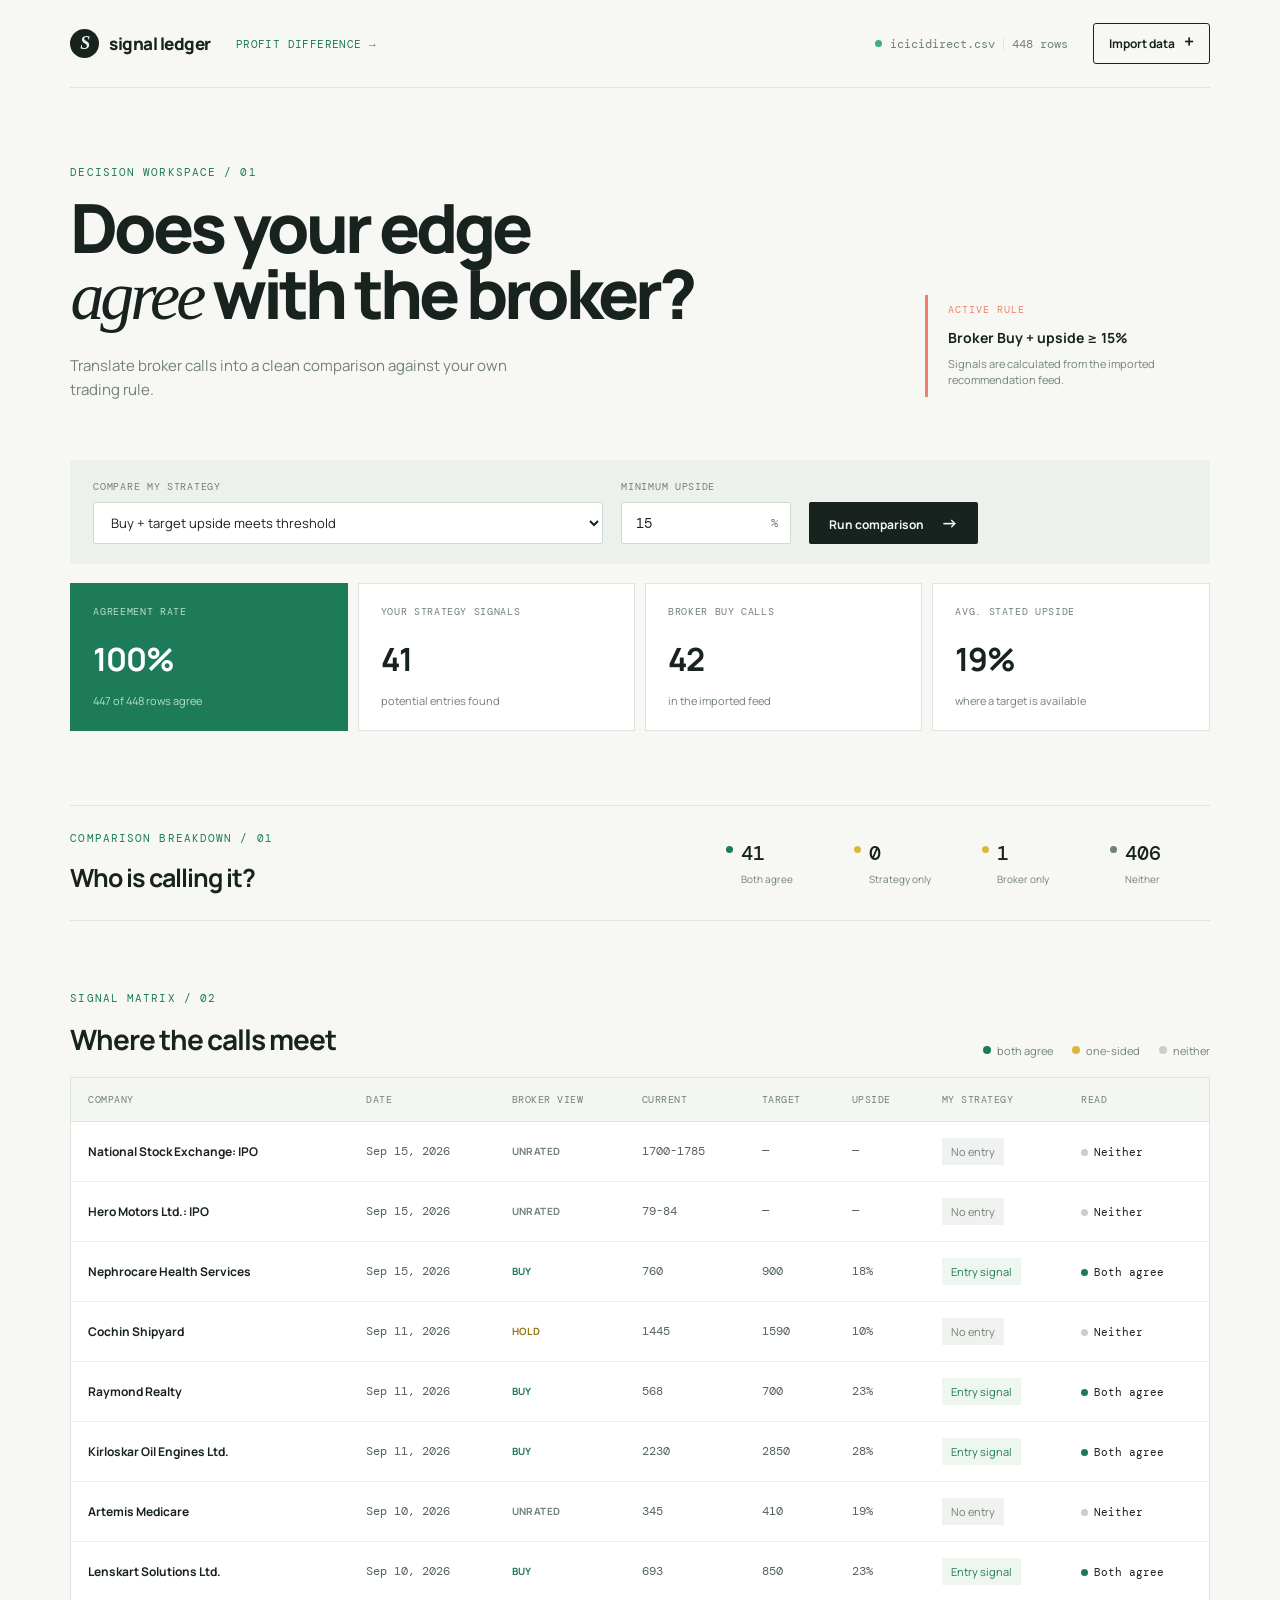
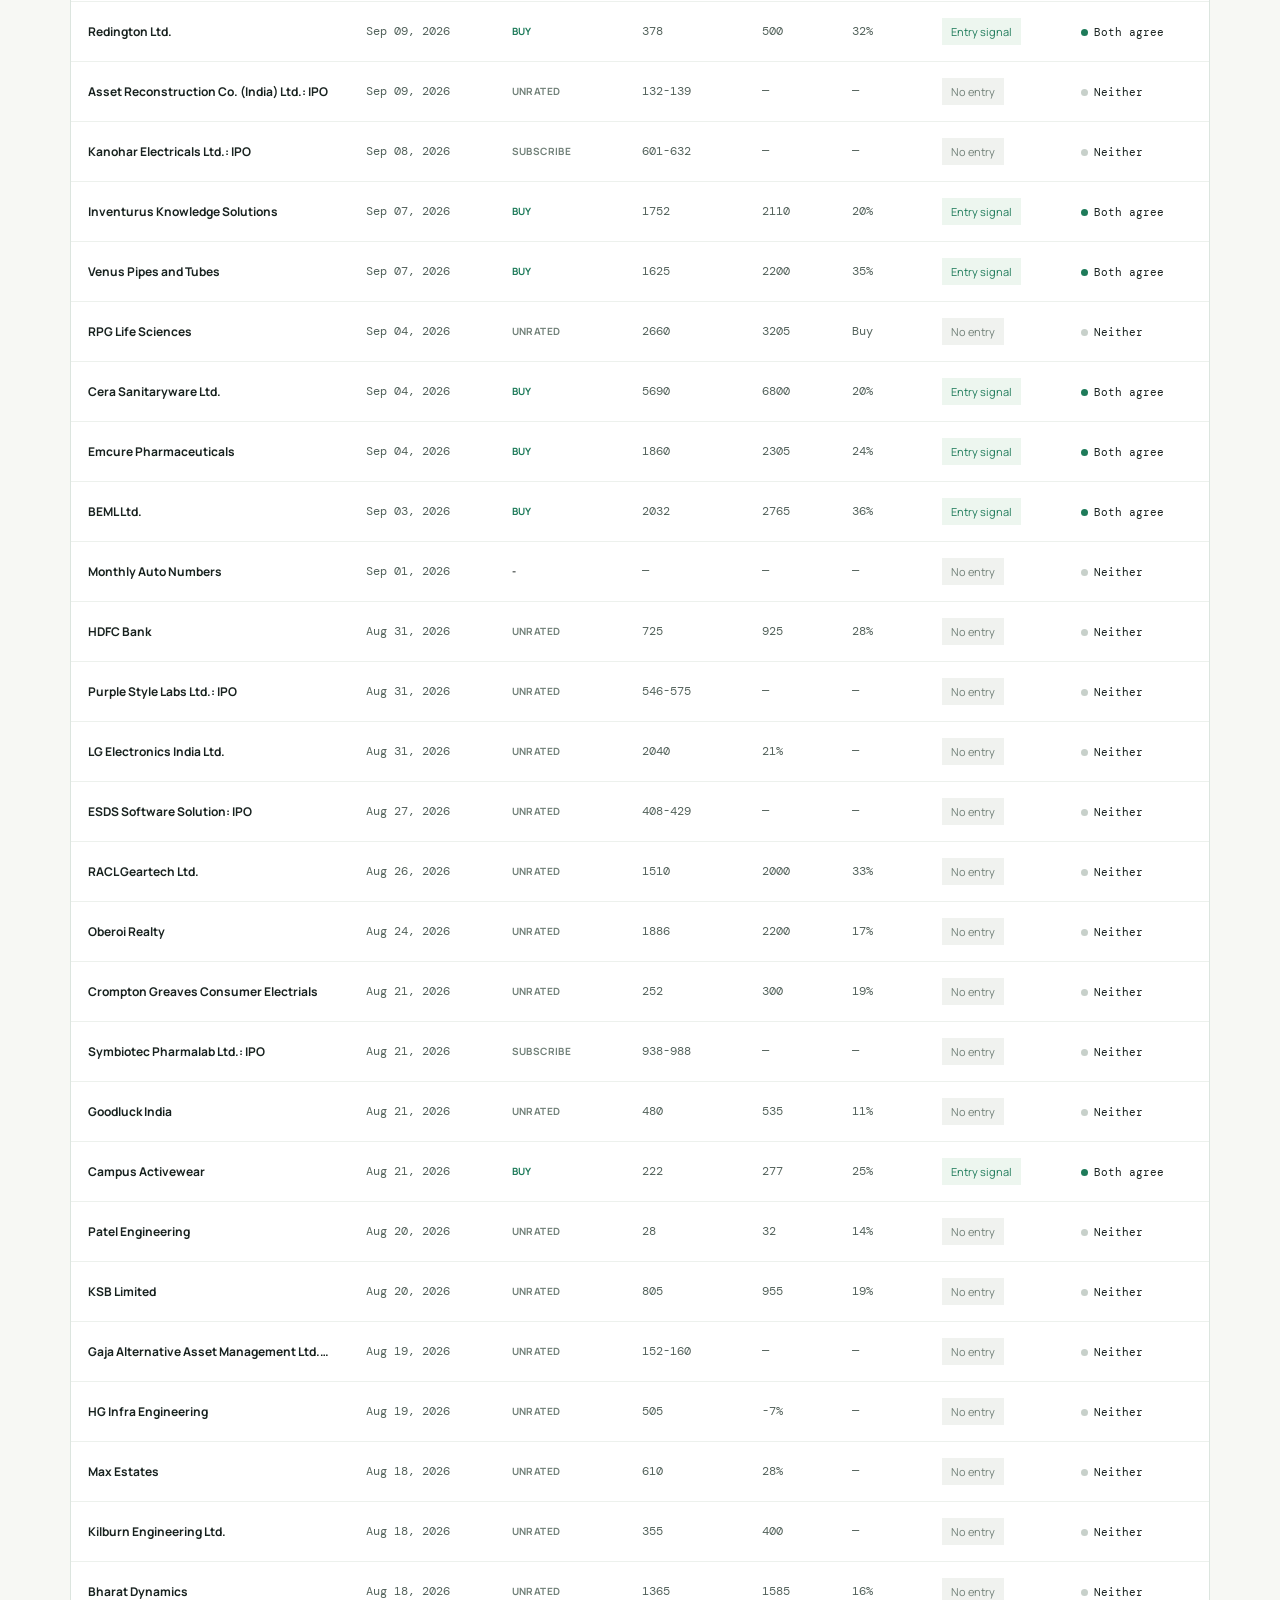
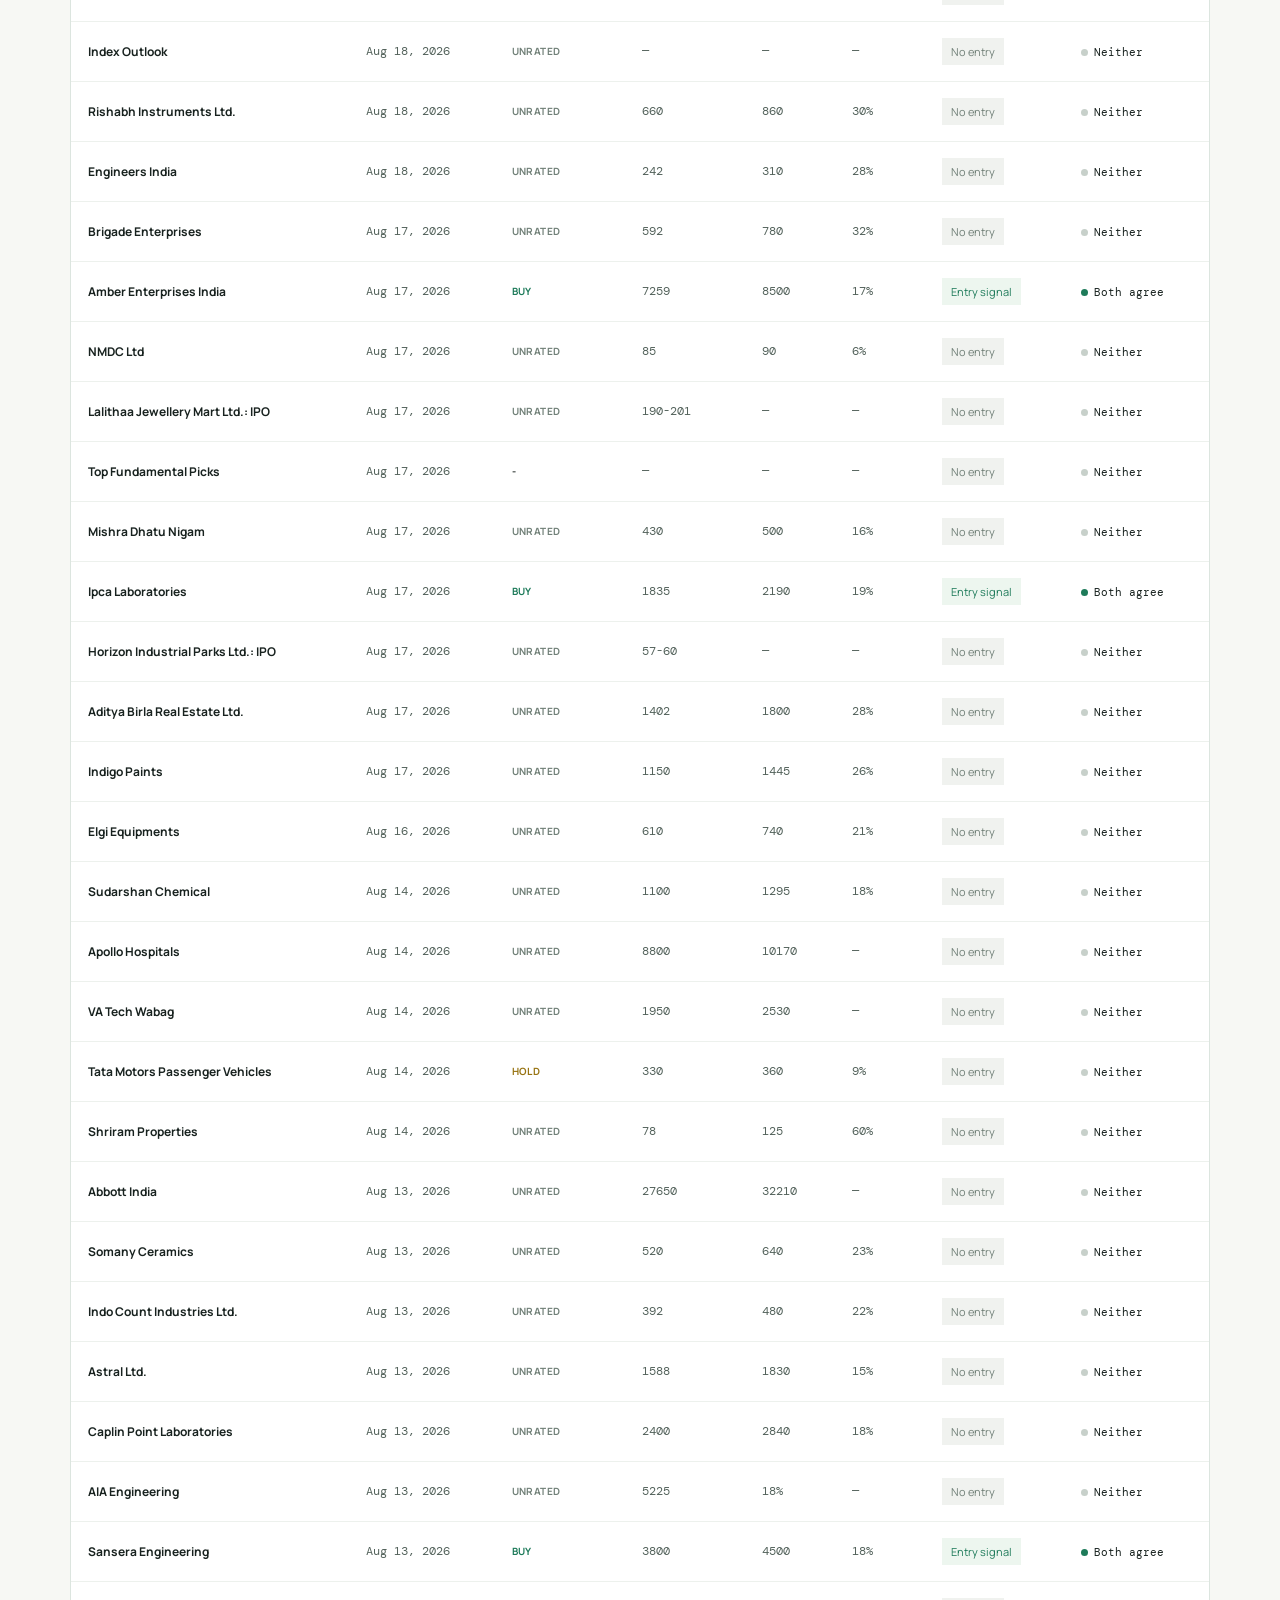
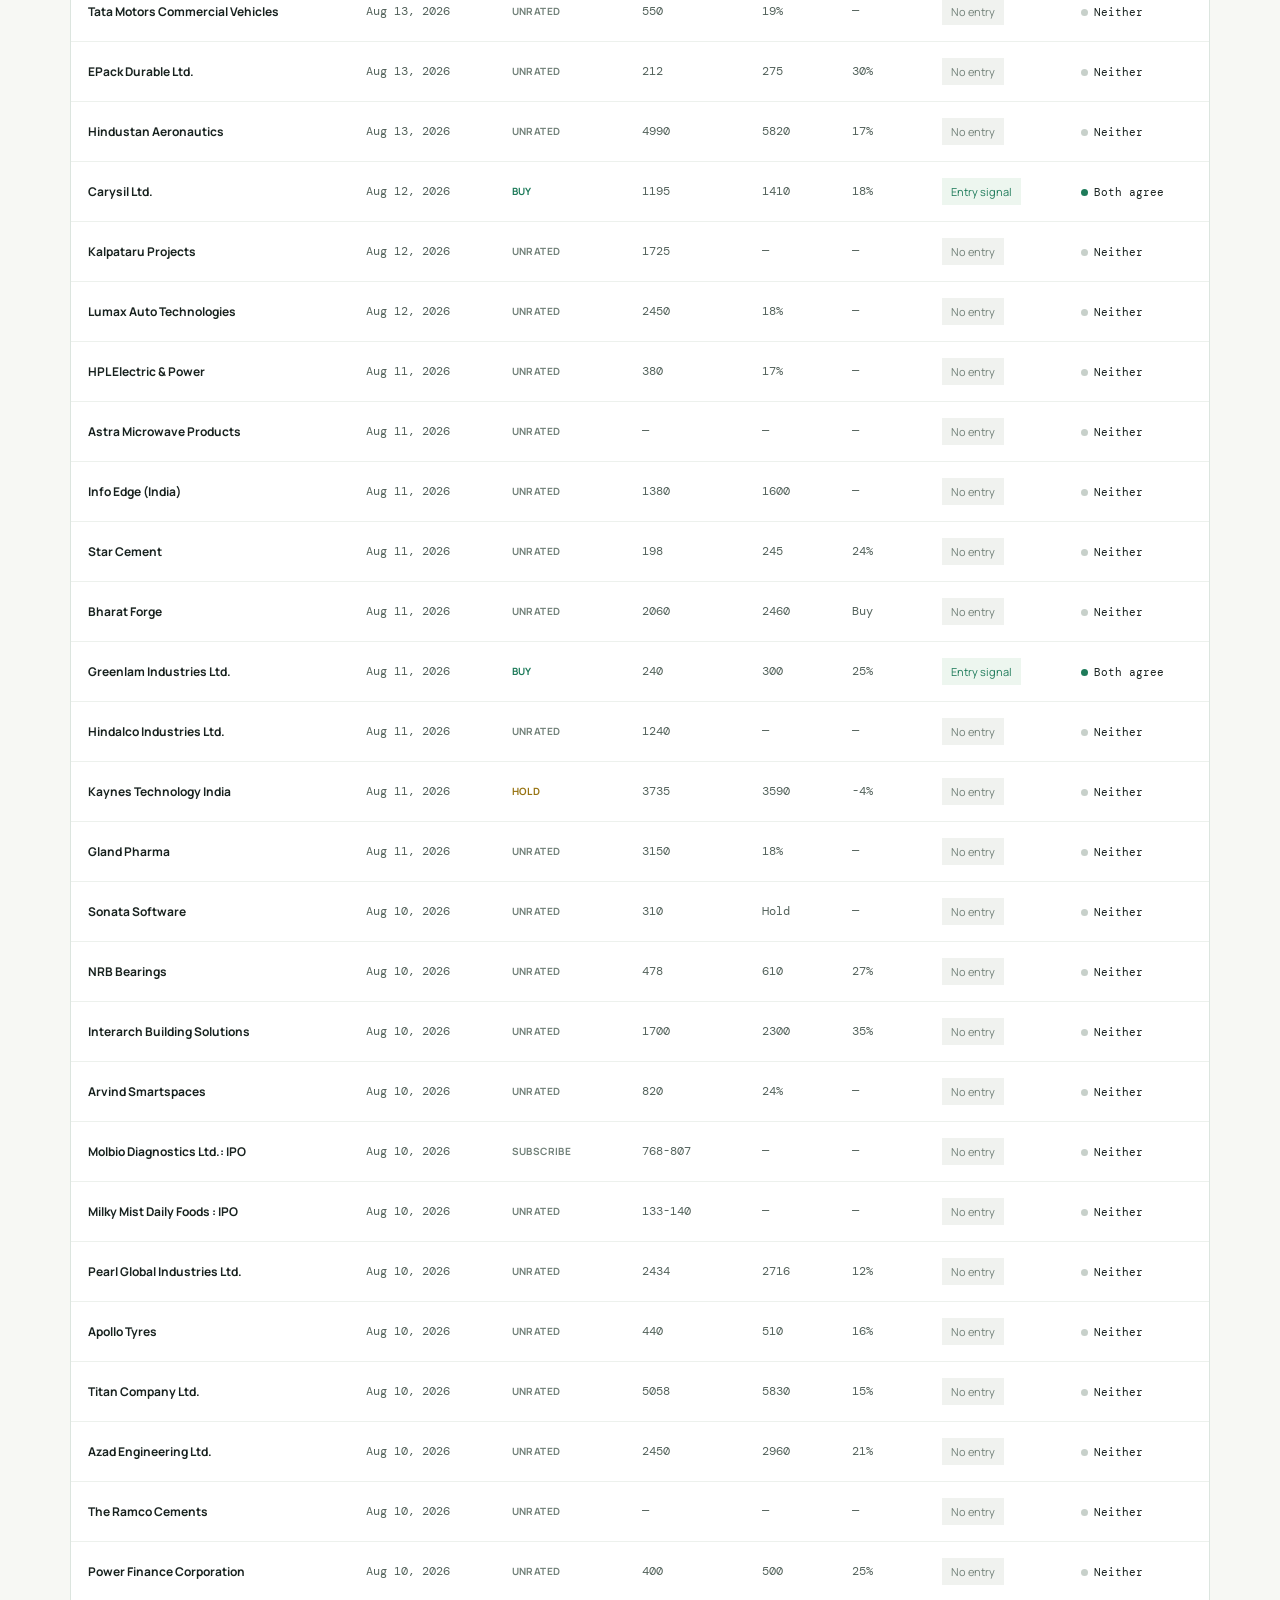
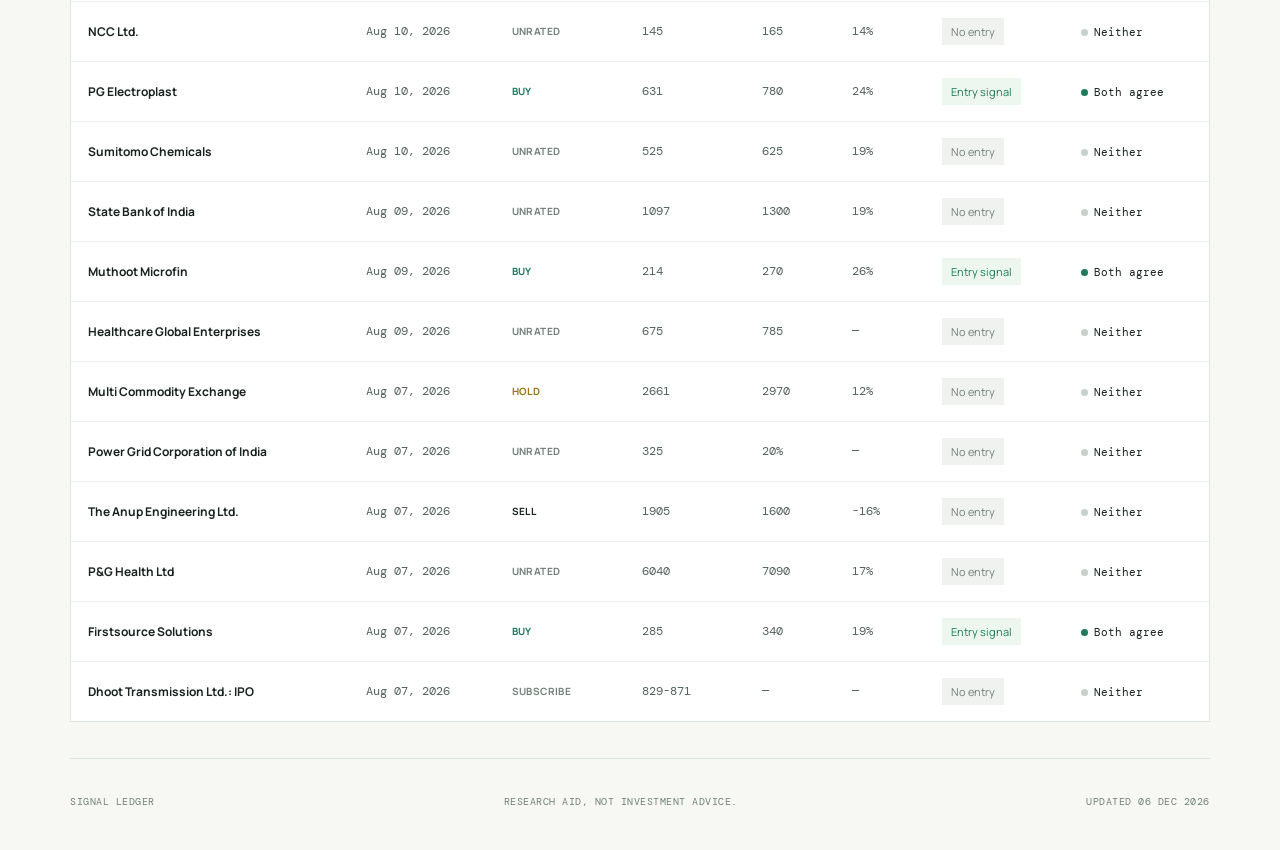
==== index.html @ f3d8e687 "Build trading comparison dashboard" ====
<!doctype html>
<html lang="en">
<head>
  <meta charset="utf-8">
  <meta name="viewport" content="width=device-width, initial-scale=1">
  <title>Signal Ledger | Broker vs Strategy</title>
  <link rel="preconnect" href="https://fonts.googleapis.com">
  <link rel="preconnect" href="https://fonts.gstatic.com" crossorigin>
  <link href="https://fonts.googleapis.com/css2?family=DM+Mono:wght@400;500&family=Manrope:wght@400;500;600;700;800&display=swap" rel="stylesheet">
  <script src="https://cdn.sheetjs.com/xlsx-0.20.3/package/dist/xlsx.full.min.js"></script>
  <link rel="stylesheet" href="styles.css">
  <style>
    .comparison-strip{display:flex;justify-content:space-between;align-items:center;border-top:1px solid var(--line);border-bottom:1px solid var(--line);padding:25px 0;margin-bottom:70px;gap:28px}.comparison-strip h2{font-size:25px;letter-spacing:-1px;margin:0}.breakdown-grid{display:grid;grid-template-columns:repeat(4,minmax(100px,1fr));gap:28px}.breakdown-grid>div{min-width:100px;position:relative;padding-left:15px}.breakdown-dot{position:absolute;left:0;top:6px;width:7px;height:7px;border-radius:50%;background:var(--muted)}.breakdown-dot.both{background:var(--green)}.breakdown-dot.strategy-only,.breakdown-dot.broker-only{background:#dbb73c}.breakdown-grid strong{display:block;font:500 20px "DM Mono",monospace}.breakdown-grid small{display:block;color:var(--muted);font-size:10px;margin-top:6px;white-space:nowrap}.read i{display:inline-block;width:7px;height:7px;border-radius:50%;background:var(--green);margin-right:6px}.read i.review{background:#dbb73c}.read i.none{background:#c7d0ca}.diff-link{color:var(--green);font:11px "DM Mono",monospace;text-decoration:none;text-transform:uppercase;letter-spacing:.4px;white-space:nowrap}@media(max-width:700px){.comparison-strip{display:block;margin-bottom:55px}.breakdown-grid{grid-template-columns:repeat(2,1fr);gap:22px;margin-top:24px}.diff-link{display:none}}
  </style>
</head>
<body>
  <div class="shell">
    <header class="topbar">
      <a class="brand" href="#"><span class="brand-mark">S</span><span>signal ledger</span></a>
      <a class="diff-link" href="difference.html">Profit difference →</a>
      <div class="source-status"><span class="status-dot"></span><span id="sourceName">icicidirect.csv</span><span class="divider"></span><span id="rowCount">0 rows</span></div>
      <label class="upload-button" for="fileInput">Import data <span>+</span></label>
      <input id="fileInput" type="file" accept=".csv,.xlsx,.xls" hidden>
    </header>

    <main>
      <section class="intro">
        <div>
          <p class="eyebrow">Decision workspace / 01</p>
          <h1>Does your edge<br><em>agree</em> with the broker?</h1>
          <p class="lede">Translate broker calls into a clean comparison against your own trading rule.</p>
        </div>
        <div class="rule-card">
          <span class="rule-label">Active rule</span>
          <strong id="ruleSummary">Broker Buy + upside &ge; 15%</strong>
          <span class="rule-note">Signals are calculated from the imported recommendation feed.</span>
        </div>
      </section>

      <section class="controls" aria-label="Strategy controls">
        <div class="control-block strategy-control">
          <label for="strategySelect">Compare my strategy</label>
          <select id="strategySelect">
            <option value="aligned">Buy + target upside meets threshold</option>
            <option value="upside">Target upside only meets threshold</option>
            <option value="buy">Broker recommendation is Buy</option>
            <option value="dma" disabled>Price above 10-DMA (requires OHLC data)</option>
          </select>
        </div>
        <div class="control-block threshold-control">
          <label for="threshold">Minimum upside</label>
          <div class="number-input"><input id="threshold" type="number" min="0" max="100" value="15"><span>%</span></div>
        </div>
        <button id="runButton" class="run-button">Run comparison <span>→</span></button>
      </section>

      <section class="metrics" aria-label="Summary metrics">
        <article class="metric-card accent"><span class="metric-label">Agreement rate</span><strong id="agreementMetric">—</strong><span class="metric-foot" id="agreementFoot">Run a comparison to calculate</span></article>
        <article class="metric-card"><span class="metric-label">Your strategy signals</span><strong id="strategyMetric">—</strong><span class="metric-foot">potential entries found</span></article>
        <article class="metric-card"><span class="metric-label">Broker buy calls</span><strong id="brokerMetric">—</strong><span class="metric-foot">in the imported feed</span></article>
        <article class="metric-card"><span class="metric-label">Avg. stated upside</span><strong id="upsideMetric">—</strong><span class="metric-foot">where a target is available</span></article>
      </section>

      <section class="comparison-strip" aria-label="Strategy and broker comparison">
        <div><p class="eyebrow">Comparison breakdown / 01</p><h2>Who is calling it?</h2></div>
        <div class="breakdown-grid">
          <div><span class="breakdown-dot both"></span><strong id="bothMetric">—</strong><small>Both agree</small></div>
          <div><span class="breakdown-dot strategy-only"></span><strong id="strategyOnlyMetric">—</strong><small>Strategy only</small></div>
          <div><span class="breakdown-dot broker-only"></span><strong id="brokerOnlyMetric">—</strong><small>Broker only</small></div>
          <div><span class="breakdown-dot neither"></span><strong id="neitherMetric">—</strong><small>Neither</small></div>
        </div>
      </section>

      <section class="results-section">
        <div class="section-heading"><div><p class="eyebrow">Signal matrix / 02</p><h2>Where the calls meet</h2></div><div class="legend"><span class="legend-item"><i class="match"></i> both agree</span><span class="legend-item"><i class="watch"></i> one-sided</span><span class="legend-item"><i class="neutral"></i> neither</span></div></div>
        <div class="table-wrap"><table><thead><tr><th>Company</th><th>Date</th><th>Broker view</th><th>Current</th><th>Target</th><th>Upside</th><th>My strategy</th><th>Read</th></tr></thead><tbody id="resultsBody"></tbody></table><div id="emptyState" class="empty-state">Loading recommendation feed...</div></div>
      </section>
    </main>
    <footer><span>Signal ledger</span><span>Research aid, not investment advice.</span><span id="updatedAt">—</span></footer>
  </div>
  <script src="app.js"></script>
</body>
</html>
---- styles.css ----
:root{--ink:#18221f;--muted:#718078;--line:#dce5df;--paper:#f7f8f4;--panel:#fff;--green:#1e7b5a;--mint:#dff2e7;--yellow:#f5edc9;--yellow-ink:#987413;--coral:#ef806d;--serif:Georgia,"Times New Roman",serif}*{box-sizing:border-box}body{margin:0;background:var(--paper);color:var(--ink);font-family:Manrope,sans-serif}.shell{max-width:1440px;margin:auto;padding:0 5.5vw}.topbar{height:88px;display:flex;align-items:center;border-bottom:1px solid var(--line);gap:25px}.brand{display:flex;align-items:center;gap:10px;color:var(--ink);font-weight:800;letter-spacing:-.5px;text-decoration:none;font-size:17px}.brand-mark{display:grid;place-items:center;background:var(--ink);color:#e2f2e5;width:29px;height:29px;border-radius:50%;font-family:Georgia,serif;font-size:18px;font-style:italic}.source-status{margin-left:auto;color:var(--muted);font:12px "DM Mono",monospace;display:flex;align-items:center;gap:8px}.status-dot{background:#43ad78;width:7px;height:7px;border-radius:50%}.divider{height:14px;width:1px;background:var(--line)}.upload-button{border:1px solid var(--ink);padding:11px 15px;border-radius:3px;font-size:12px;font-weight:700;cursor:pointer}.upload-button span{font-size:18px;line-height:0;margin-left:7px}.intro{display:flex;justify-content:space-between;align-items:flex-end;padding:77px 0 58px;gap:30px}.eyebrow{font:11px "DM Mono",monospace;letter-spacing:1.1px;text-transform:uppercase;color:var(--green);margin:0 0 15px}.intro h1{font-size:clamp(42px,5.3vw,77px);letter-spacing:-4px;line-height:.98;margin:0;font-weight:800}.intro h1 em{font-family:var(--serif);font-weight:400;letter-spacing:-4px}.lede{font-size:15px;color:var(--muted);margin:23px 0 0;max-width:440px;line-height:1.6}.rule-card{width:285px;border-left:3px solid var(--coral);padding:8px 0 8px 20px;margin-bottom:5px}.rule-label{font:10px "DM Mono",monospace;color:var(--coral);text-transform:uppercase;letter-spacing:1px;display:block;margin-bottom:12px}.rule-card strong{font-size:14px;display:block;line-height:1.4}.rule-note{display:block;color:var(--muted);font-size:11px;line-height:1.5;margin-top:8px}.controls{display:flex;align-items:end;gap:18px;background:#edf1ec;padding:20px 23px;margin-bottom:19px}.control-block label{display:block;font:10px "DM Mono",monospace;text-transform:uppercase;letter-spacing:.7px;color:var(--muted);margin-bottom:9px}.strategy-control{flex:1;max-width:510px}.controls select,.number-input{height:42px;background:var(--panel);border:1px solid #cedbd2;border-radius:2px;color:var(--ink);font:13px Manrope,sans-serif}.controls select{padding:0 13px;width:100%}.threshold-control{width:170px}.number-input{display:flex;align-items:center;padding:0 12px}.number-input input{border:0;outline:0;width:100%;font:14px "DM Mono",monospace;background:none;color:var(--ink)}.number-input span{font:12px "DM Mono",monospace;color:var(--muted)}.run-button{height:42px;border:0;background:var(--ink);color:#f2f8ef;padding:0 20px;font:700 12px Manrope,sans-serif;cursor:pointer;border-radius:2px}.run-button span{font-size:17px;margin-left:15px}.metrics{display:grid;grid-template-columns:repeat(4,1fr);gap:10px;margin-bottom:74px}.metric-card{background:var(--panel);border:1px solid var(--line);padding:21px 22px 20px;min-height:133px}.metric-card.accent{background:var(--green);color:white;border-color:var(--green)}.metric-label{display:block;font:10px "DM Mono",monospace;text-transform:uppercase;letter-spacing:.65px;color:var(--muted);margin-bottom:19px}.accent .metric-label,.accent .metric-foot{color:#b7dfc7}.metric-card strong{display:block;font-size:32px;letter-spacing:-1px;margin-bottom:7px}.metric-foot{font-size:11px;color:var(--muted)}.section-heading{display:flex;justify-content:space-between;align-items:end;margin-bottom:19px}.section-heading h2{font-size:28px;letter-spacing:-1.2px;margin:0}.legend{display:flex;gap:19px;font-size:11px;color:var(--muted)}.legend-item{display:flex;align-items:center;gap:6px}.legend i{width:8px;height:8px;border-radius:50%;display:inline-block}.match{background:var(--green)}.watch{background:#dbb73c}.neutral{background:#c7d0ca}.table-wrap{background:var(--panel);border:1px solid var(--line);overflow:auto;min-height:300px}.table-wrap table{width:100%;border-collapse:collapse;min-width:900px}.table-wrap th{text-align:left;background:#f3f6f2;color:var(--muted);font:10px "DM Mono",monospace;letter-spacing:.5px;text-transform:uppercase;padding:15px 17px;border-bottom:1px solid var(--line)}.table-wrap td{padding:16px 17px;border-bottom:1px solid #edf1ed;font-size:12px;white-space:nowrap}.table-wrap tr:last-child td{border:0}.company{font-weight:700;max-width:225px;overflow:hidden;text-overflow:ellipsis}.mono{font:11px "DM Mono",monospace;color:#53625b}.view{font-size:10px!important;letter-spacing:.4px;text-transform:uppercase;font-weight:700}.buy{color:var(--green)}.hold{color:var(--yellow-ink)}.unrated,.subscribe{color:var(--muted)}.signal-pill{display:inline-flex;align-items:center;gap:6px;padding:6px 9px;background:#edf6ef;color:var(--green);font-size:11px}.signal-pill.review{background:var(--yellow);color:var(--yellow-ink)}.signal-pill.none{background:#f0f2ef;color:var(--muted)}.read{font:11px "DM Mono",monospace}.empty-state{text-align:center;color:var(--muted);font-size:13px;padding:75px 20px}.empty-state.hidden{display:none}footer{display:flex;justify-content:space-between;padding:36px 0 42px;margin-top:36px;border-top:1px solid var(--line);font:10px "DM Mono",monospace;color:var(--muted);text-transform:uppercase;letter-spacing:.5px}@media(max-width:700px){.shell{padding:0 20px}.topbar{height:72px}.source-status{display:none}.intro{padding:48px 0 40px;display:block}.intro h1{font-size:46px;letter-spacing:-2.5px}.intro h1 em{letter-spacing:-2.5px}.rule-card{margin-top:40px;width:auto}.controls{display:block;padding:17px}.strategy-control,.threshold-control{width:100%;max-width:none;margin-bottom:15px}.run-button{width:100%}.metrics{grid-template-columns:1fr 1fr;margin-bottom:55px}.metric-card{padding:17px 15px;min-height:120px}.metric-card strong{font-size:26px}.section-heading{display:block}.legend{margin-top:16px}.results-section h2{font-size:25px}footer{display:block;line-height:2.1}footer span{display:block}}
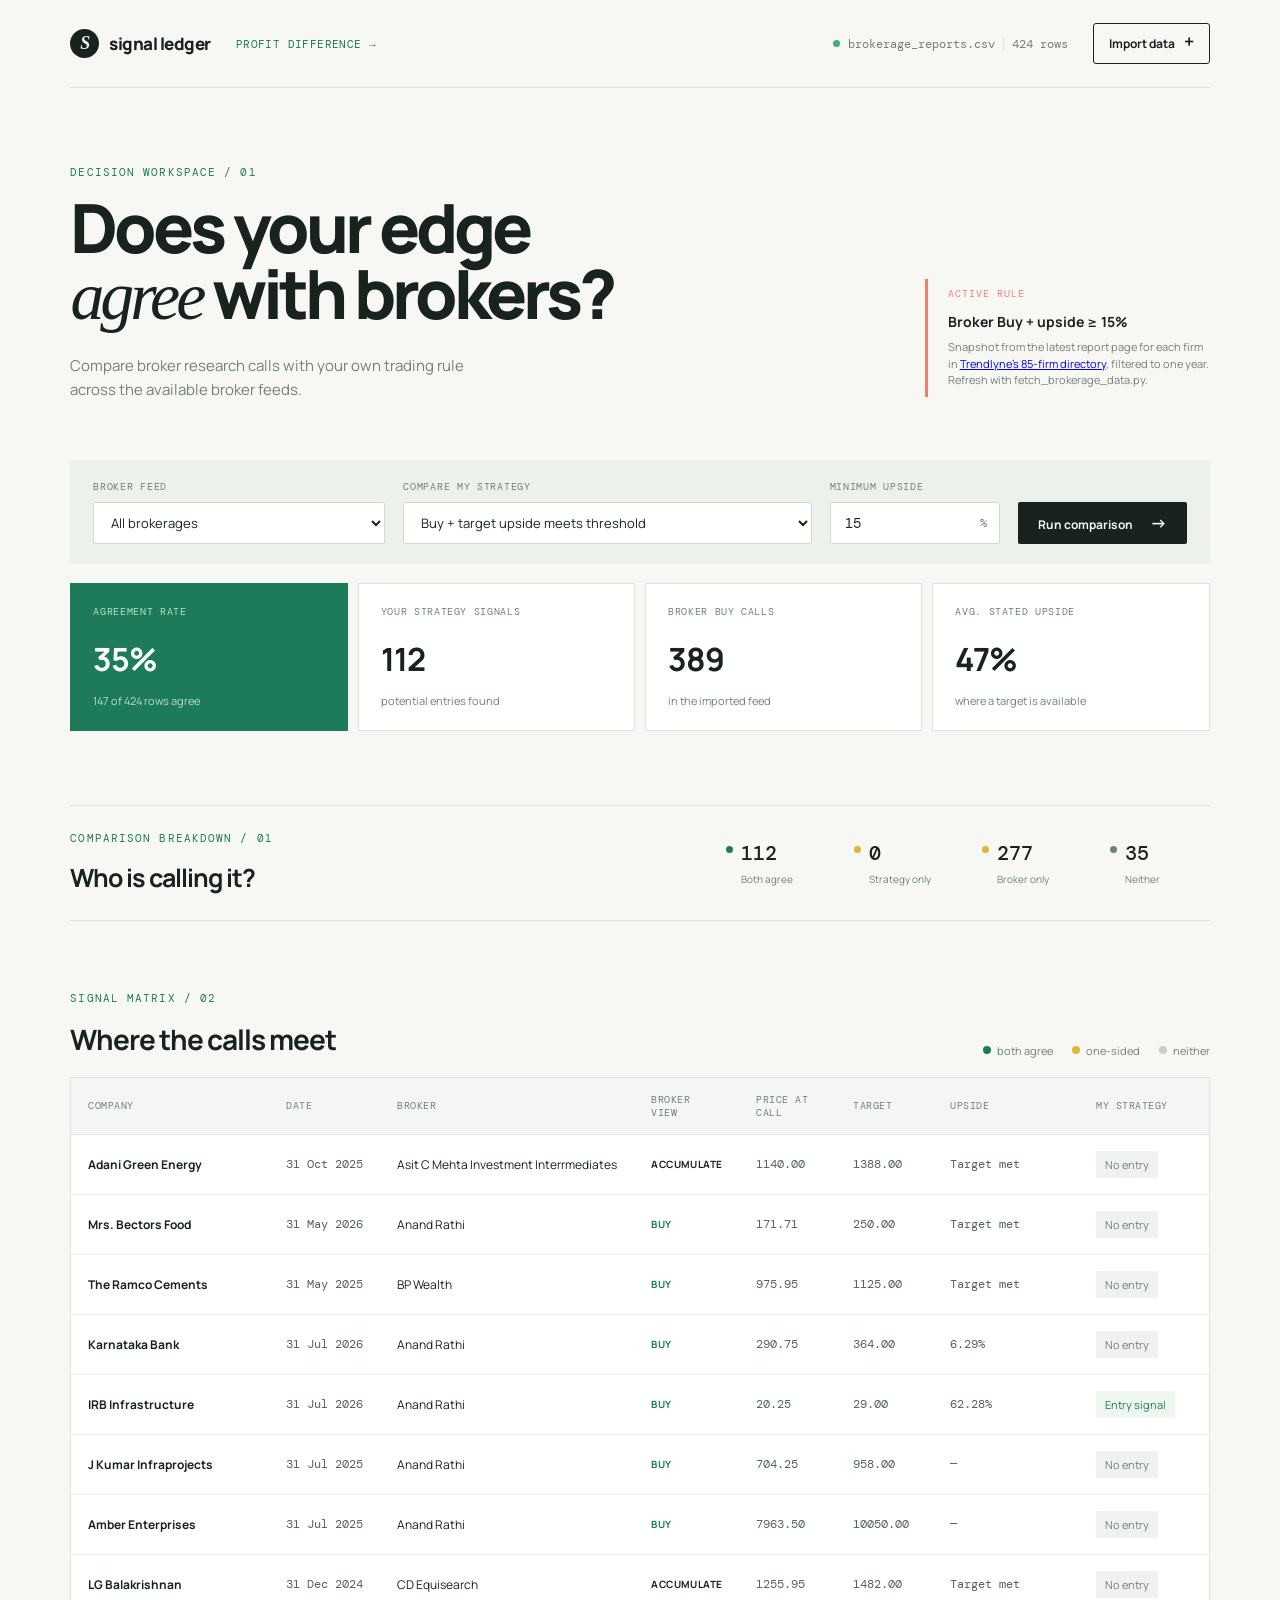
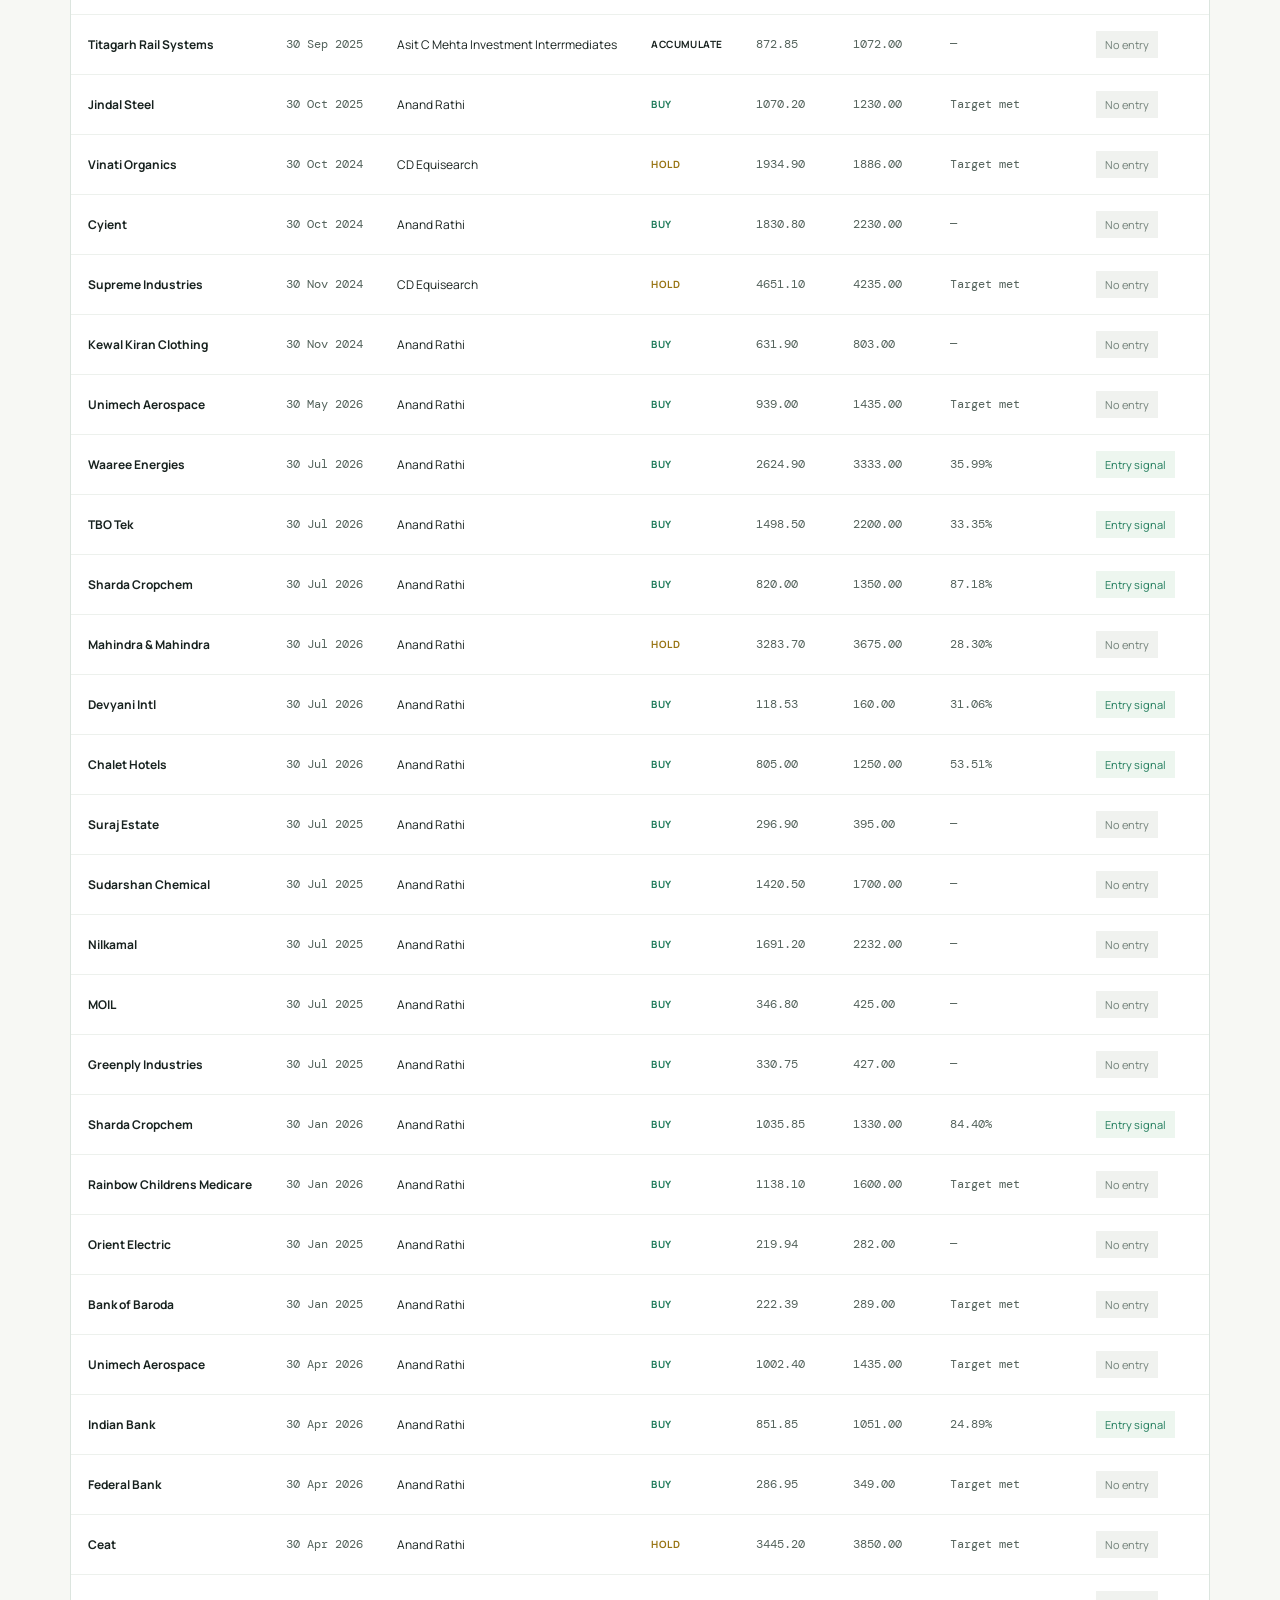
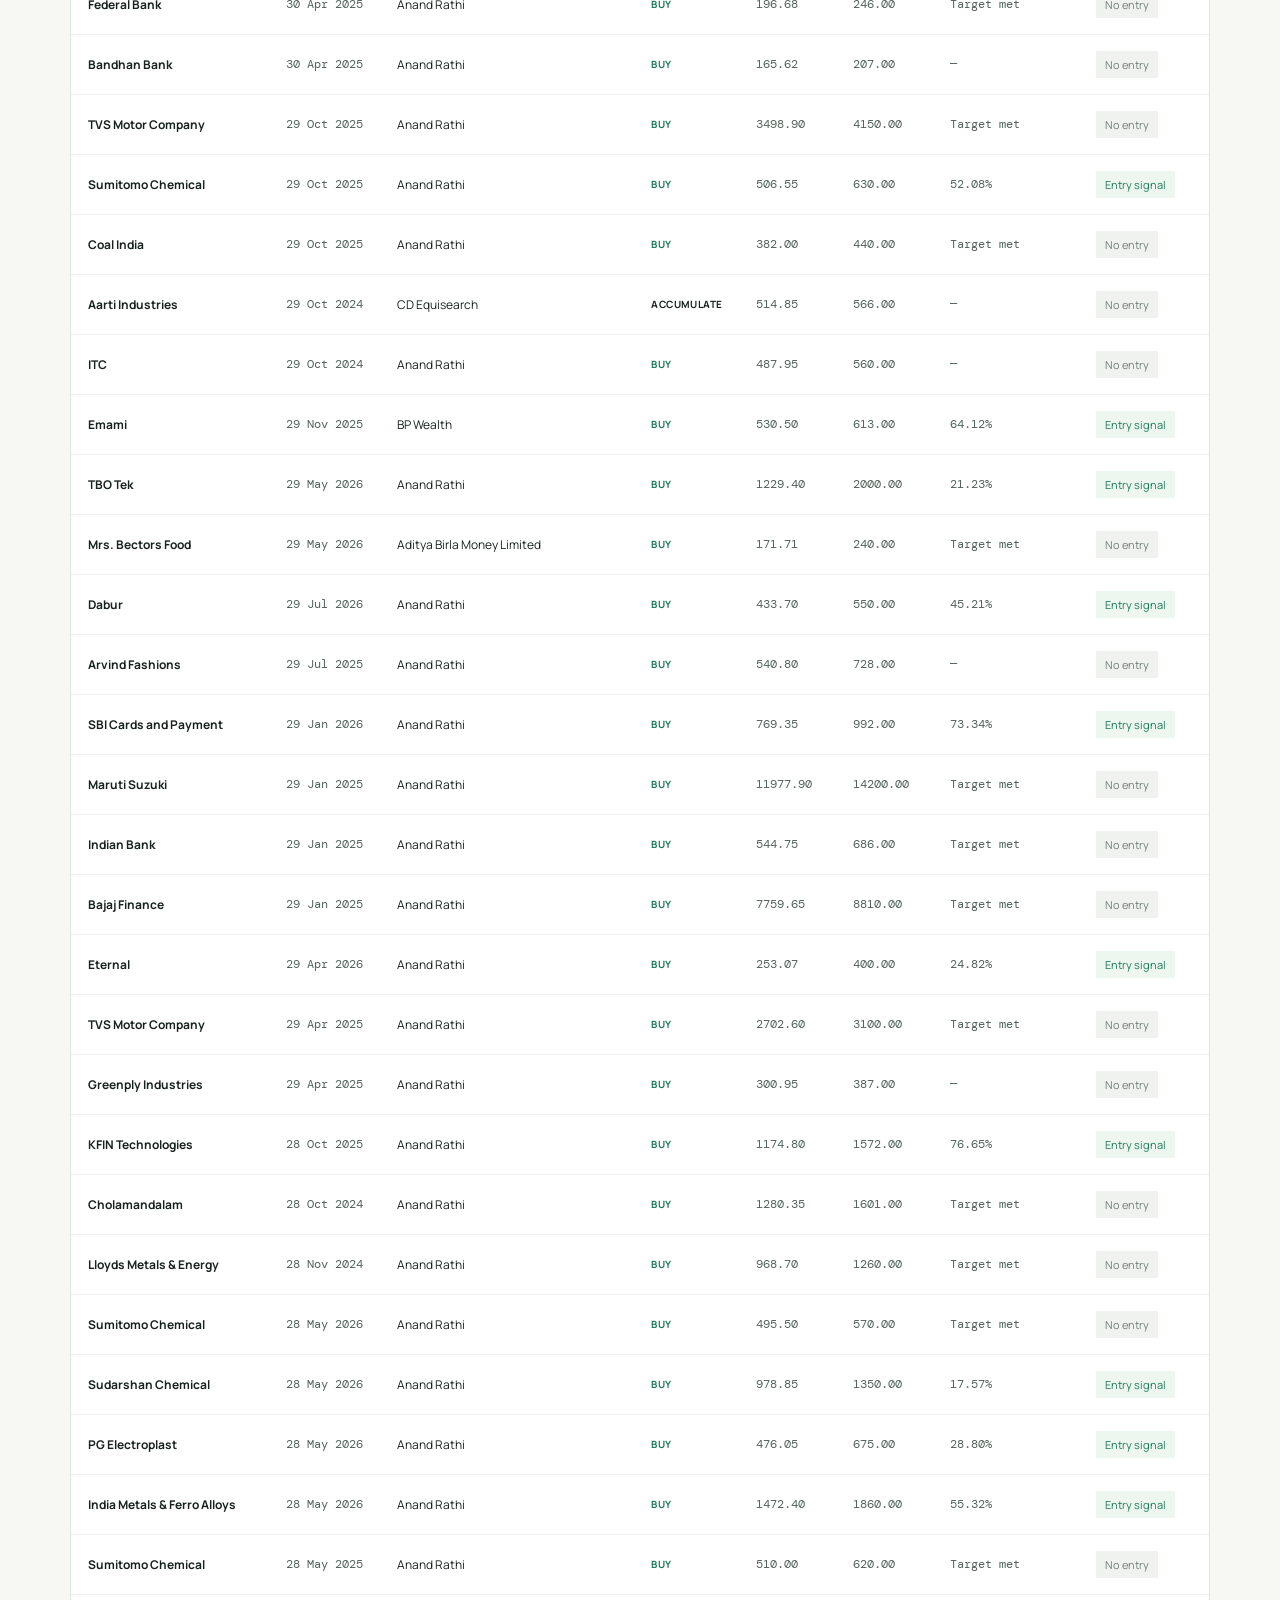
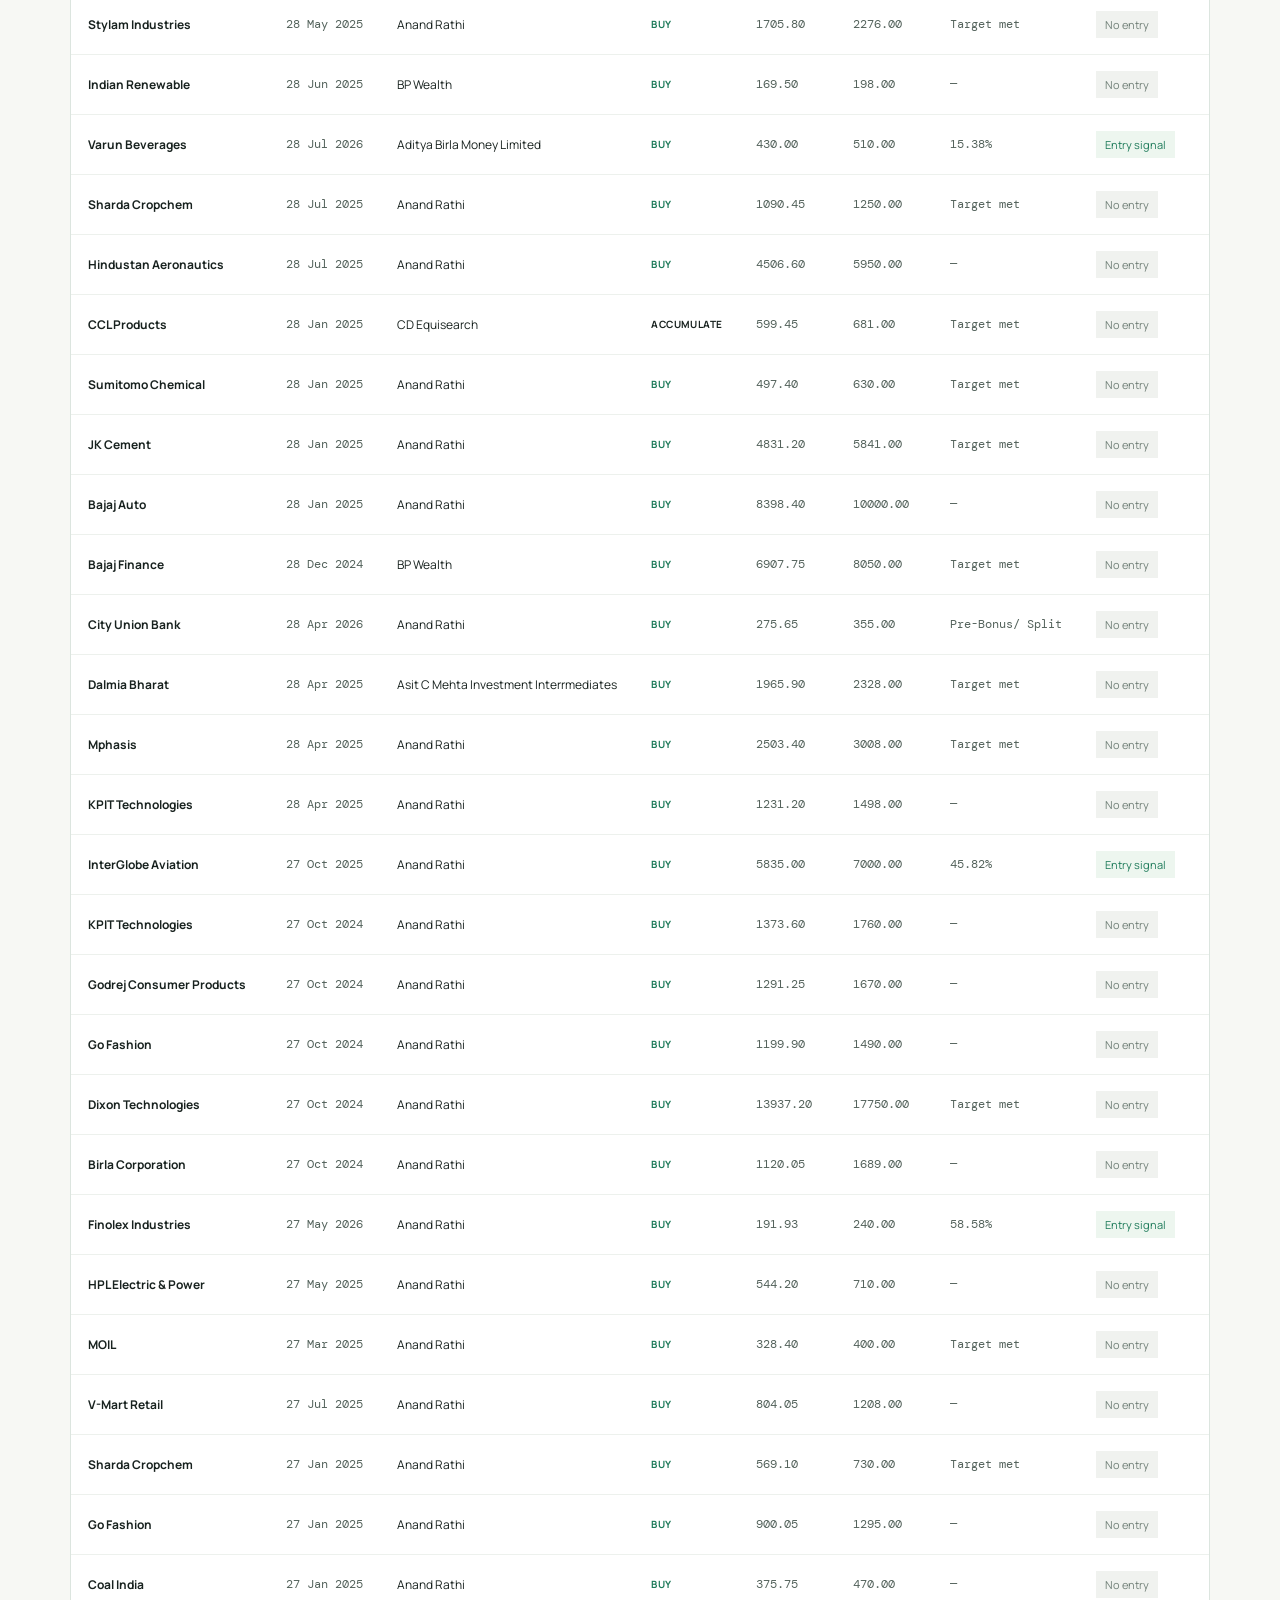
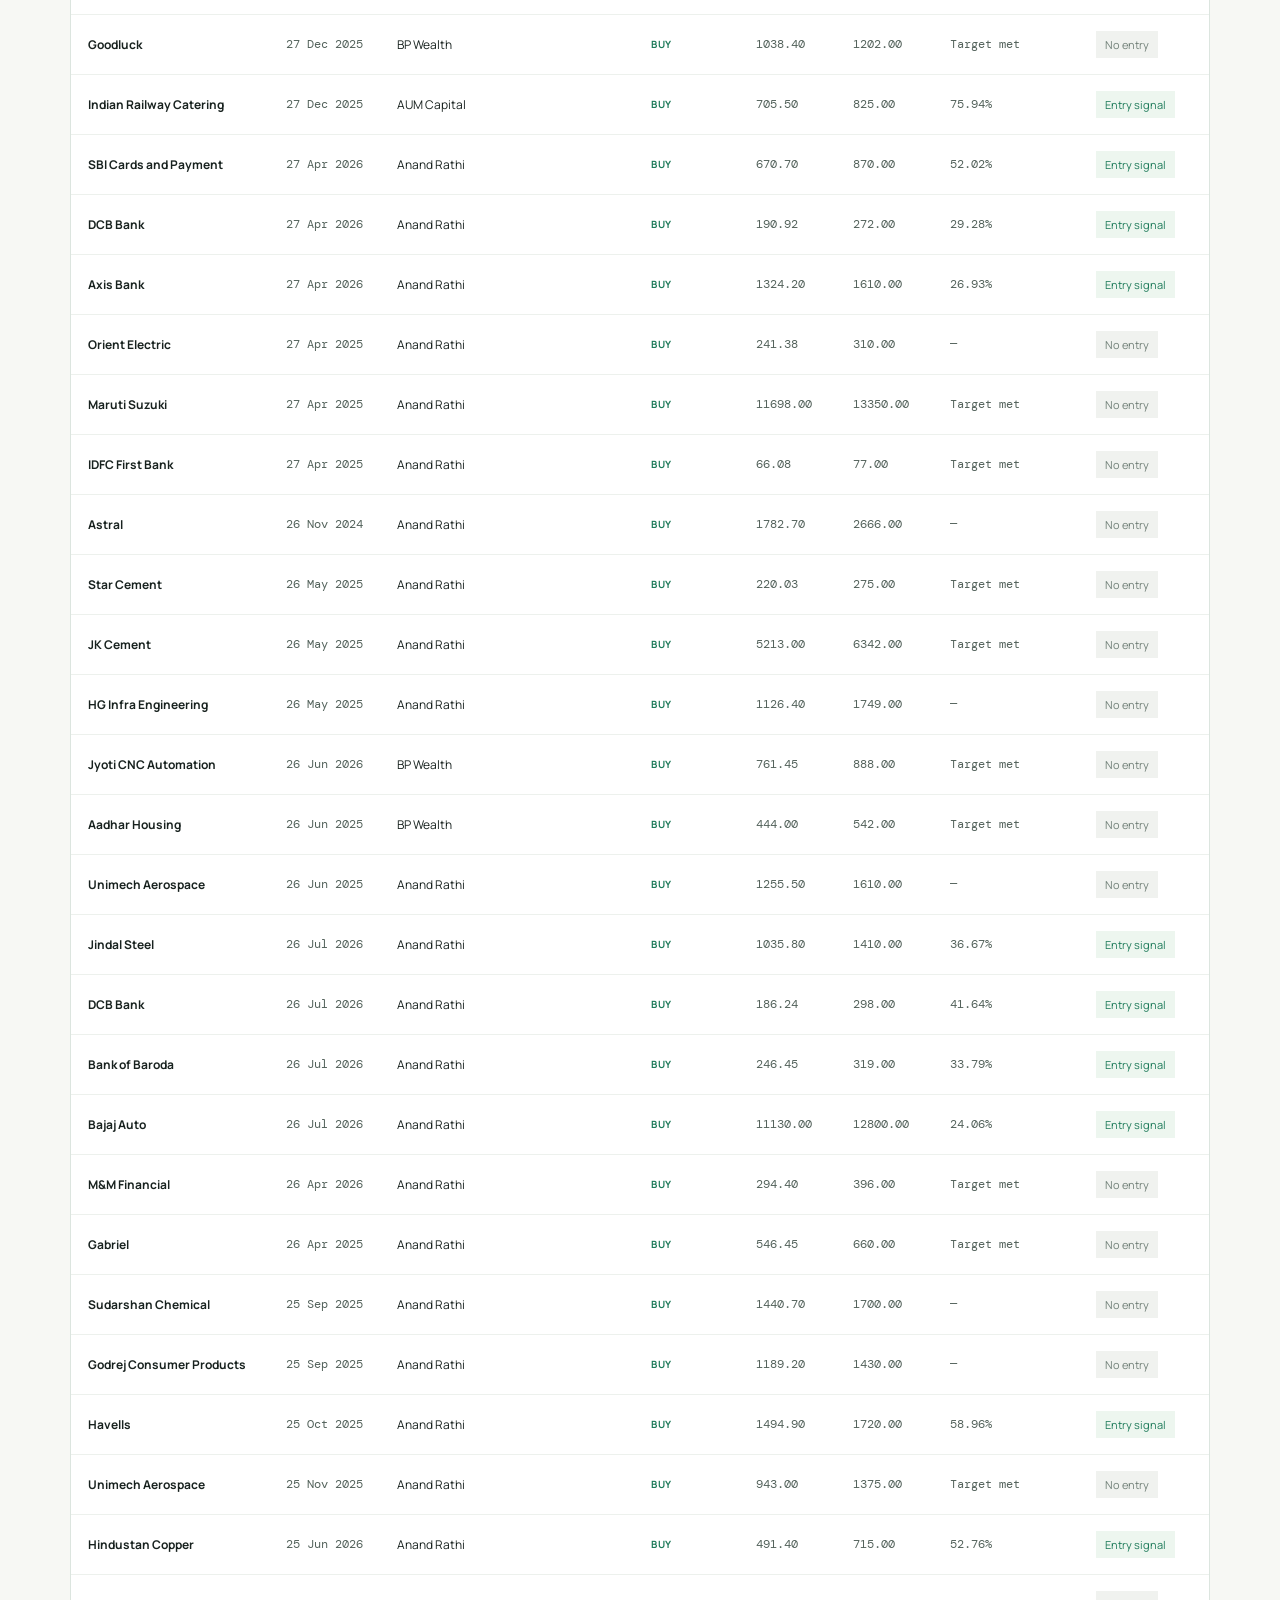
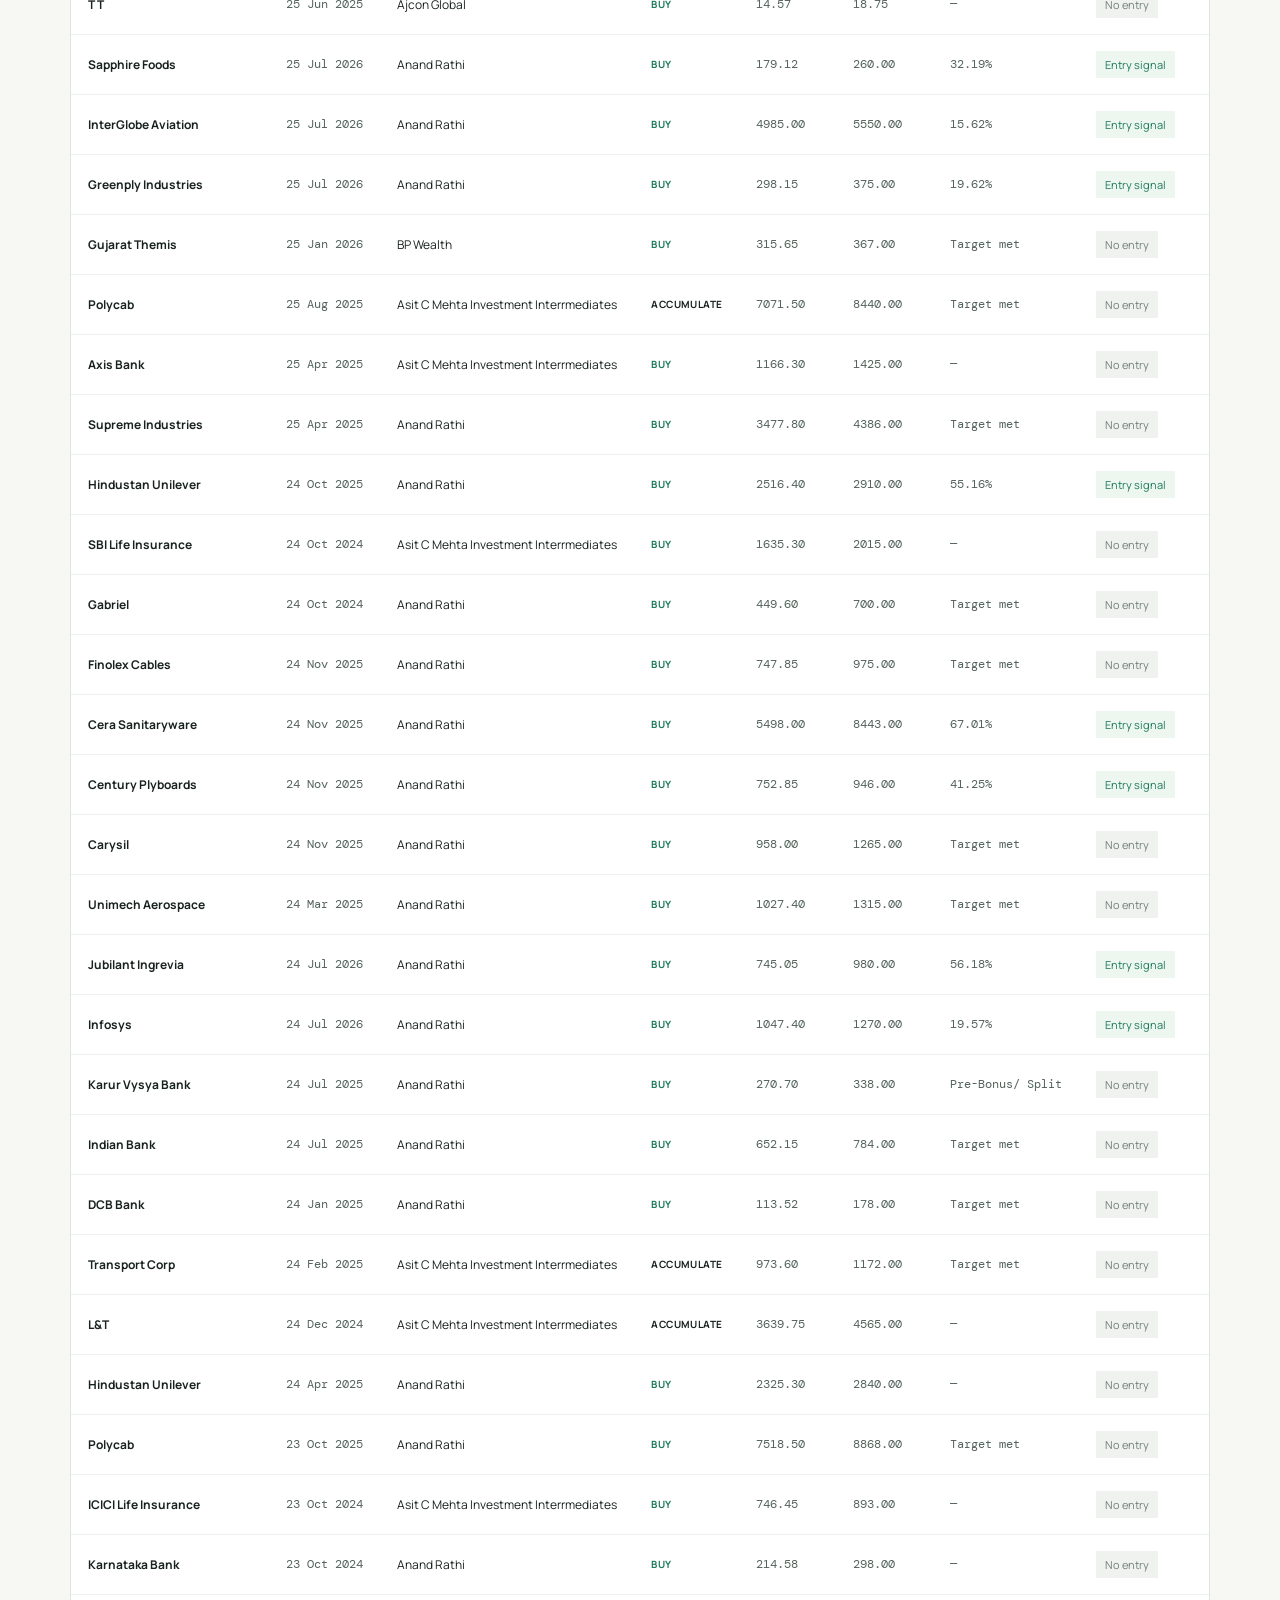
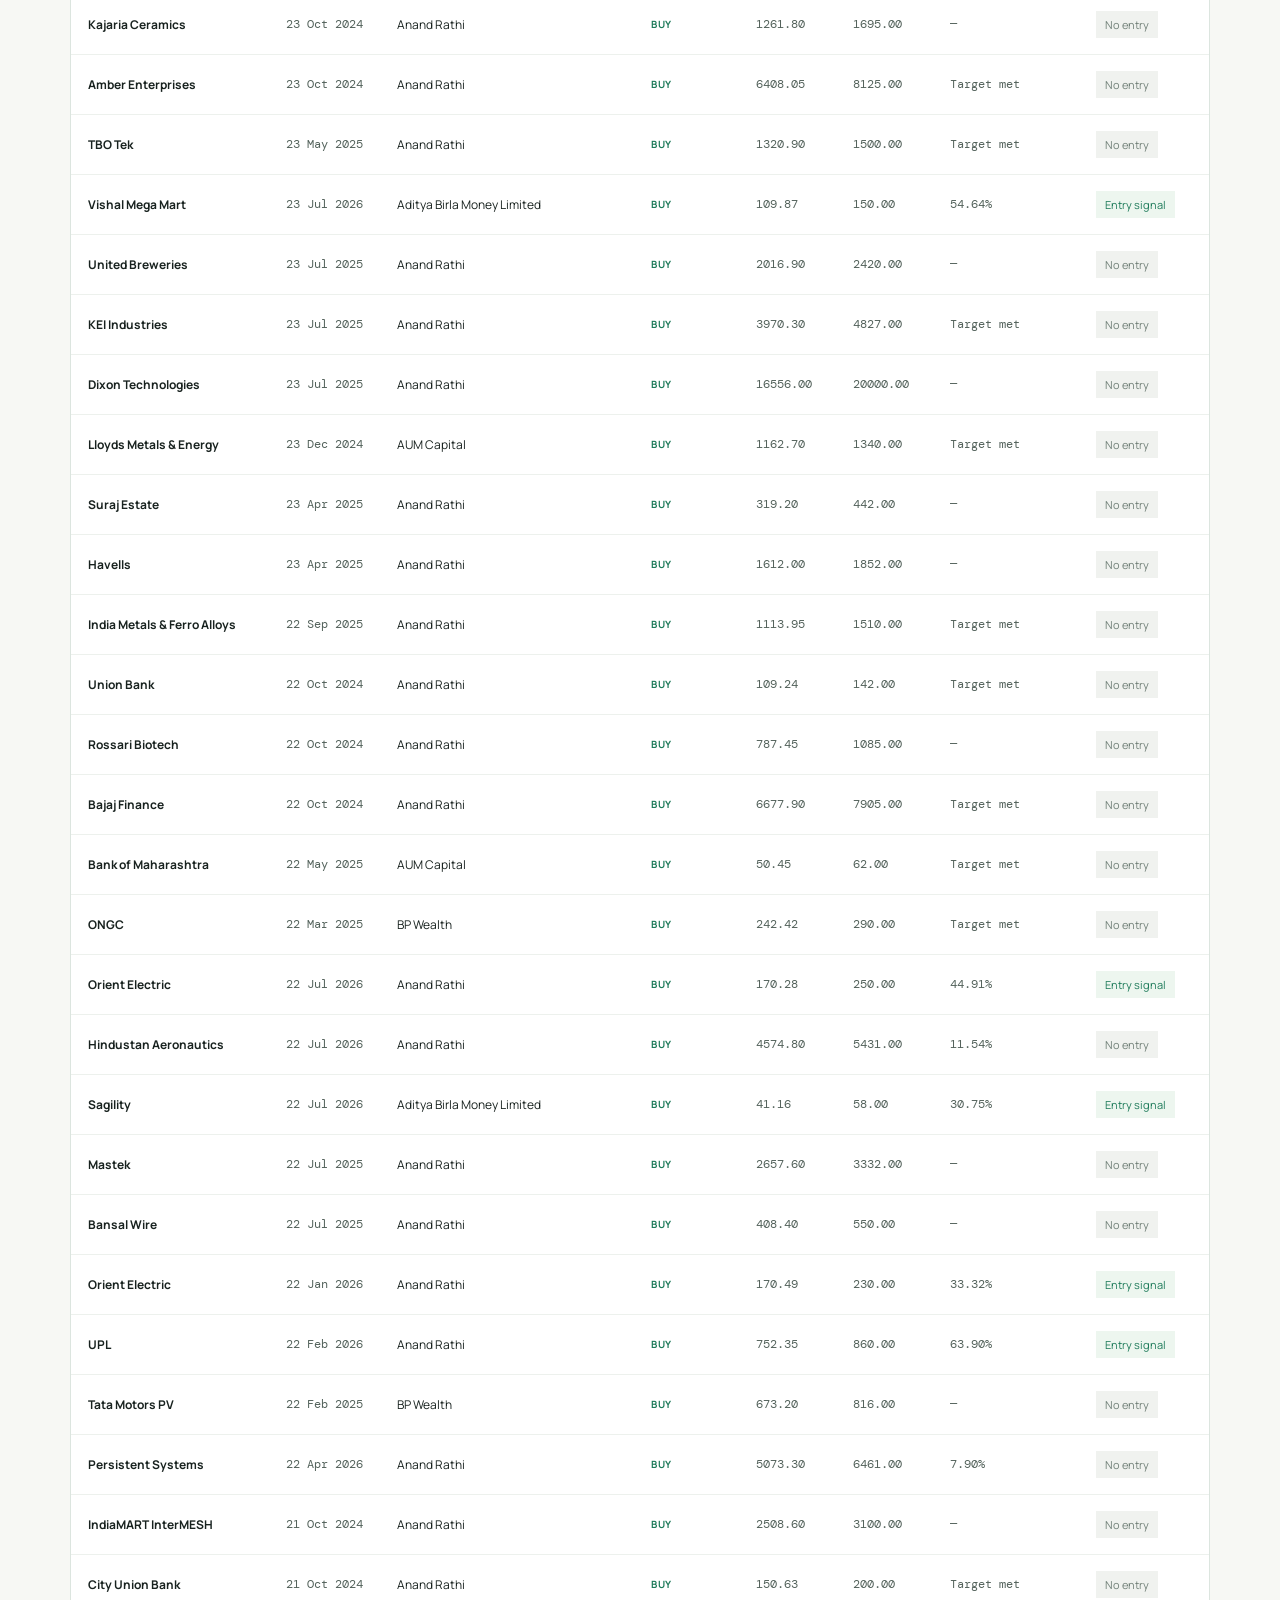
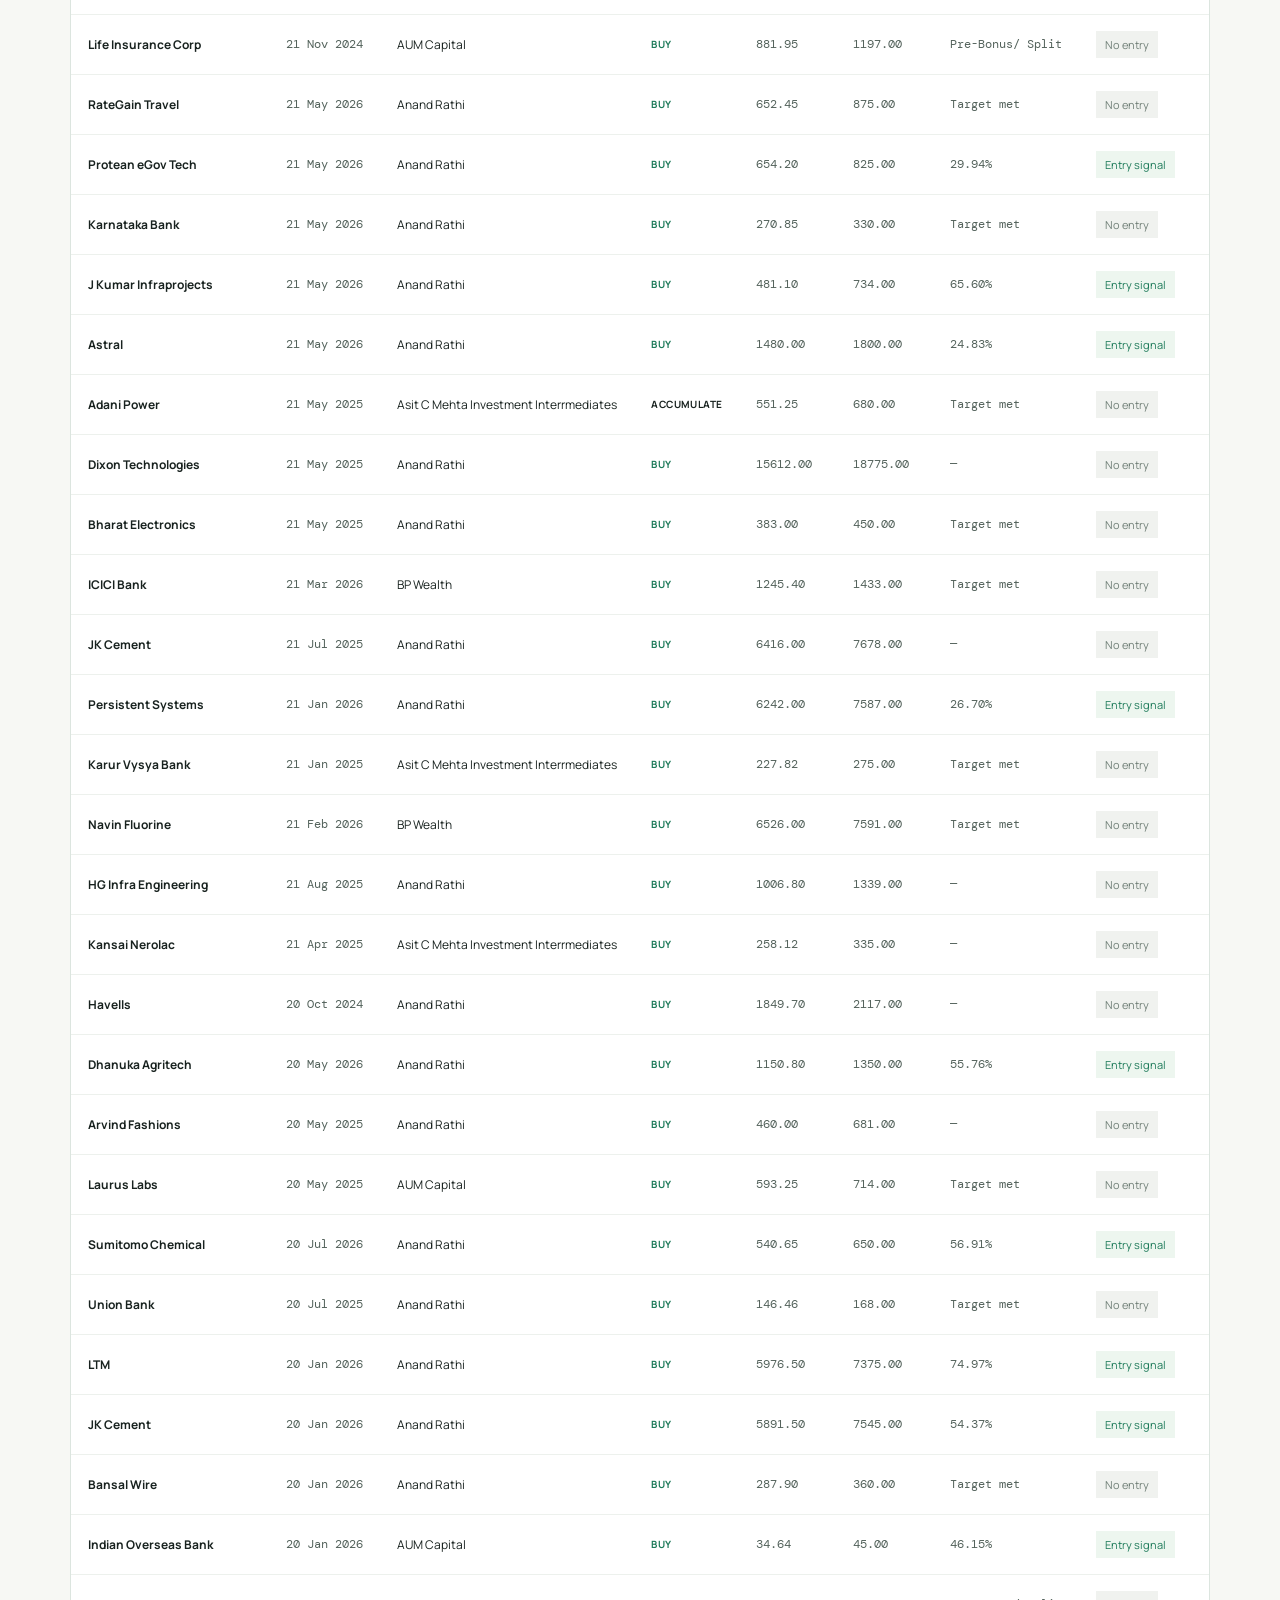
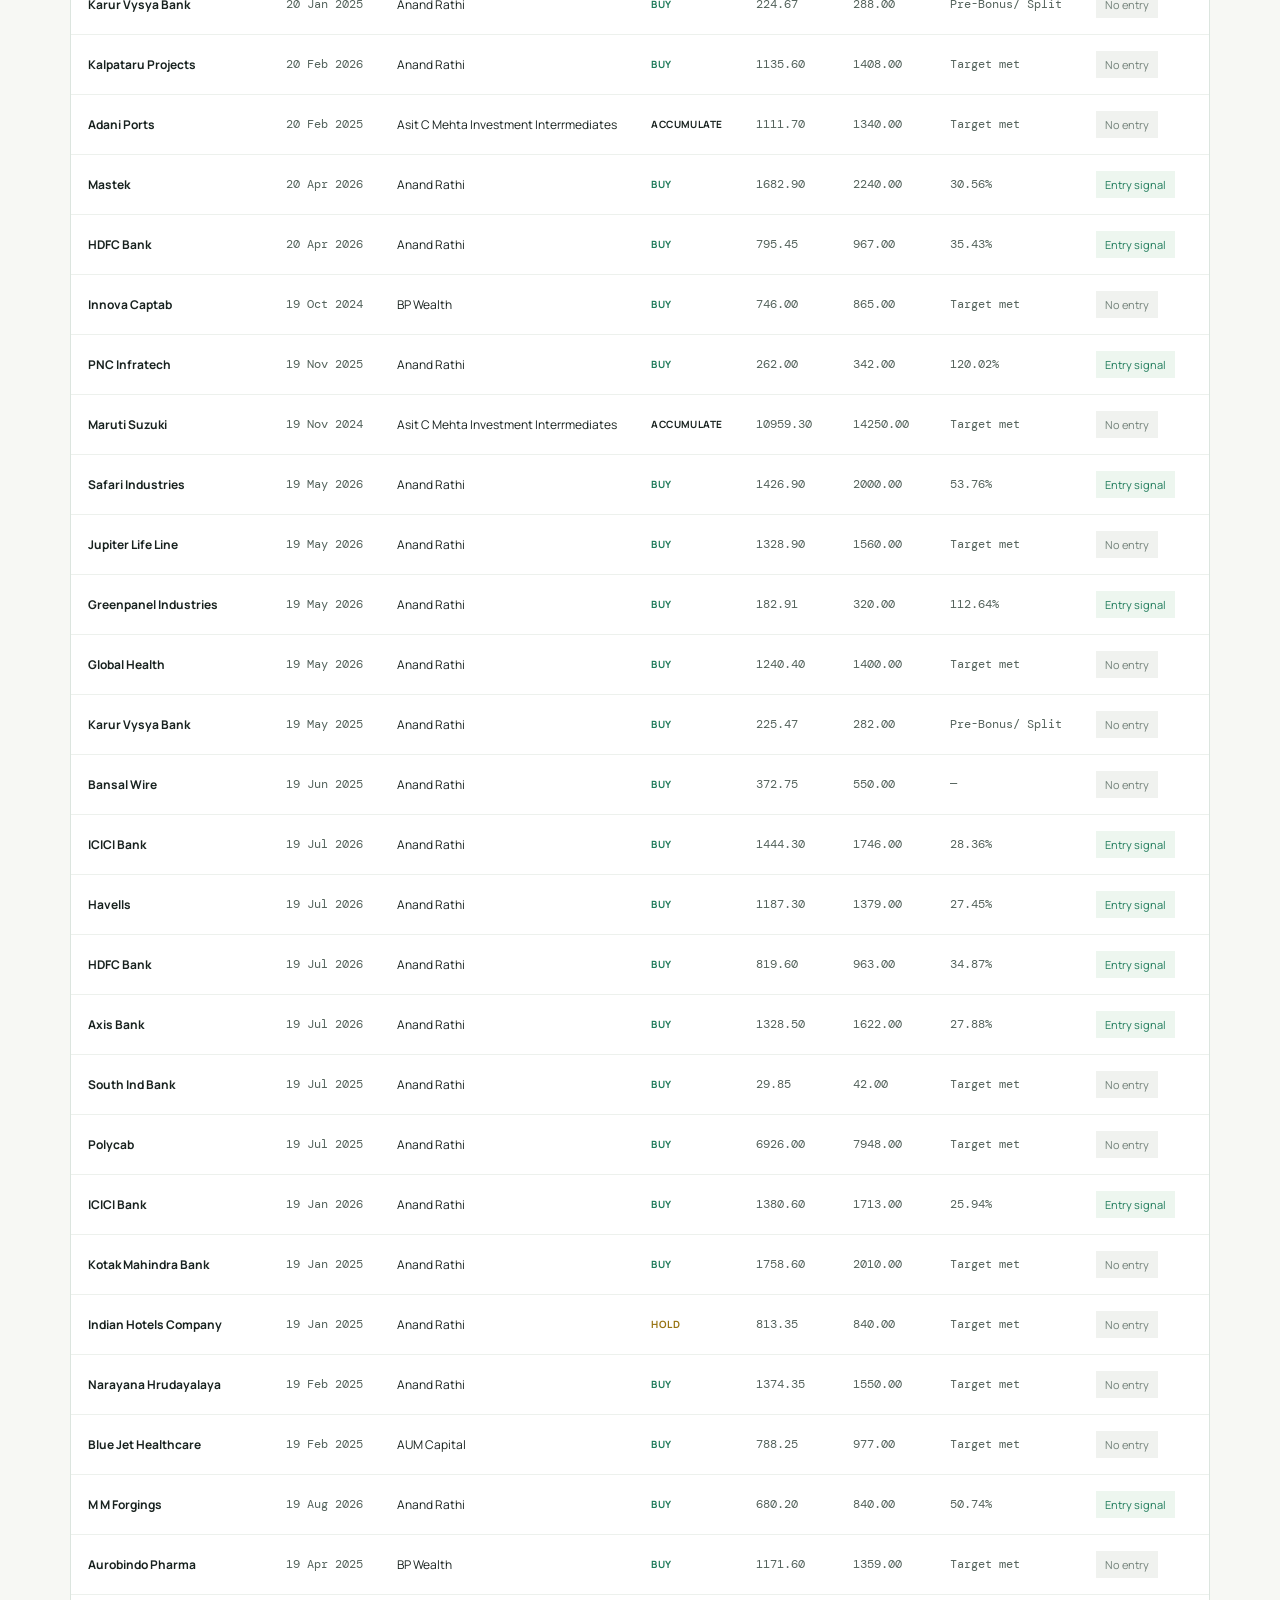
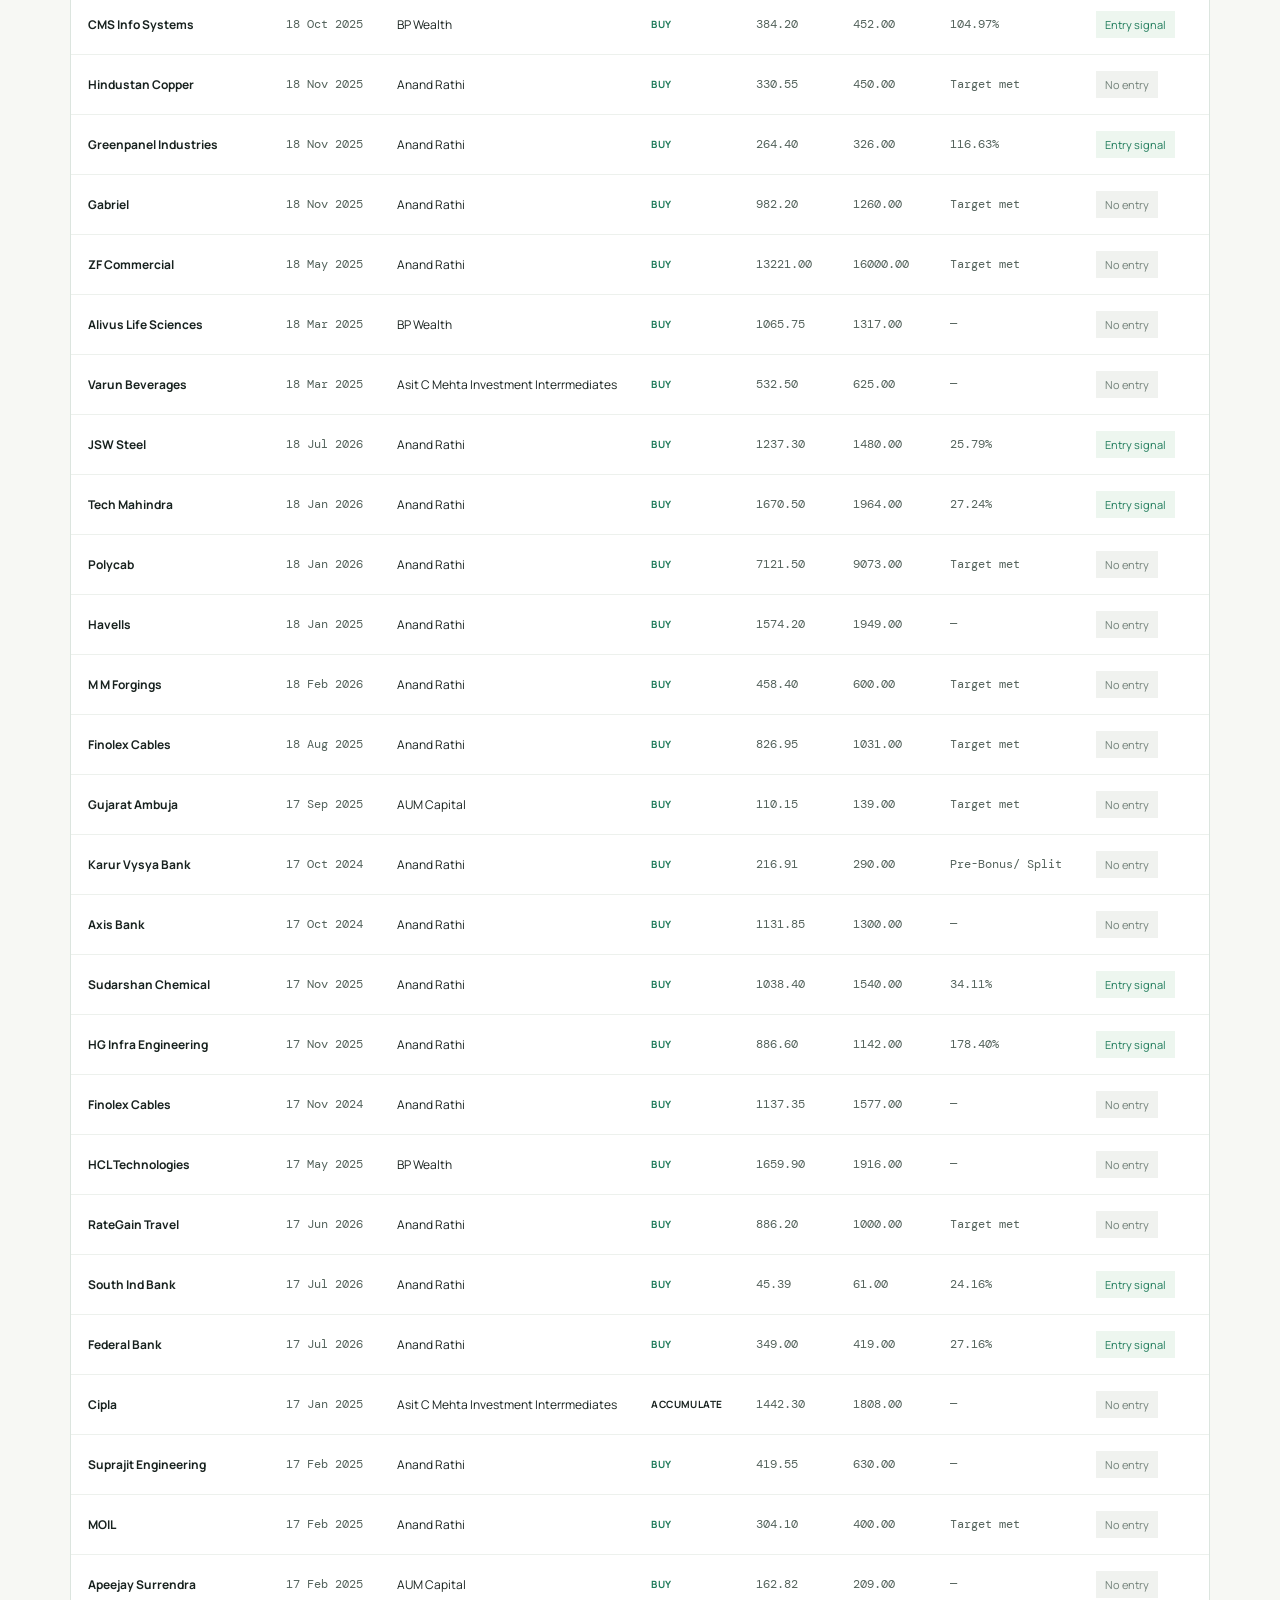
==== commit 3f1f1b40: "Added other brokers" ====
--- a/index.html
+++ b/index.html
@@ -27,17 +27,21 @@
       <section class="intro">
         <div>
           <p class="eyebrow">Decision workspace / 01</p>
-          <h1>Does your edge<br><em>agree</em> with the broker?</h1>
-          <p class="lede">Translate broker calls into a clean comparison against your own trading rule.</p>
+          <h1>Does your edge<br><em>agree</em> with brokers?</h1>
+          <p class="lede">Compare broker research calls with your own trading rule across the available broker feeds.</p>
         </div>
         <div class="rule-card">
           <span class="rule-label">Active rule</span>
           <strong id="ruleSummary">Broker Buy + upside &ge; 15%</strong>
-          <span class="rule-note">Signals are calculated from the imported recommendation feed.</span>
+          <span class="rule-note">Snapshot from the latest report page for each firm in <a href="https://trendlyne.com/research-reports/" target="_blank" rel="noreferrer">Trendlyne’s 85-firm directory</a>, filtered to one year. Refresh with fetch_brokerage_data.py.</span>
         </div>
       </section>
 
       <section class="controls" aria-label="Strategy controls">
+        <div class="control-block">
+          <label for="brokerSelect">Broker feed</label>
+          <select id="brokerSelect"><option value="all">All brokerages</option></select>
+        </div>
         <div class="control-block strategy-control">
           <label for="strategySelect">Compare my strategy</label>
           <select id="strategySelect">
@@ -73,11 +77,11 @@
 
       <section class="results-section">
         <div class="section-heading"><div><p class="eyebrow">Signal matrix / 02</p><h2>Where the calls meet</h2></div><div class="legend"><span class="legend-item"><i class="match"></i> both agree</span><span class="legend-item"><i class="watch"></i> one-sided</span><span class="legend-item"><i class="neutral"></i> neither</span></div></div>
-        <div class="table-wrap"><table><thead><tr><th>Company</th><th>Date</th><th>Broker view</th><th>Current</th><th>Target</th><th>Upside</th><th>My strategy</th><th>Read</th></tr></thead><tbody id="resultsBody"></tbody></table><div id="emptyState" class="empty-state">Loading recommendation feed...</div></div>
+        <div class="table-wrap"><table><thead><tr><th>Company</th><th>Date</th><th>Broker</th><th>Broker view</th><th>Price at call</th><th>Target</th><th>Upside</th><th>My strategy</th><th>Read</th></tr></thead><tbody id="resultsBody"></tbody></table><div id="emptyState" class="empty-state">Loading recommendation feed...</div></div>
       </section>
     </main>
     <footer><span>Signal ledger</span><span>Research aid, not investment advice.</span><span id="updatedAt">—</span></footer>
   </div>
   <script src="app.js"></script>
 </body>
-</html>+</html>
